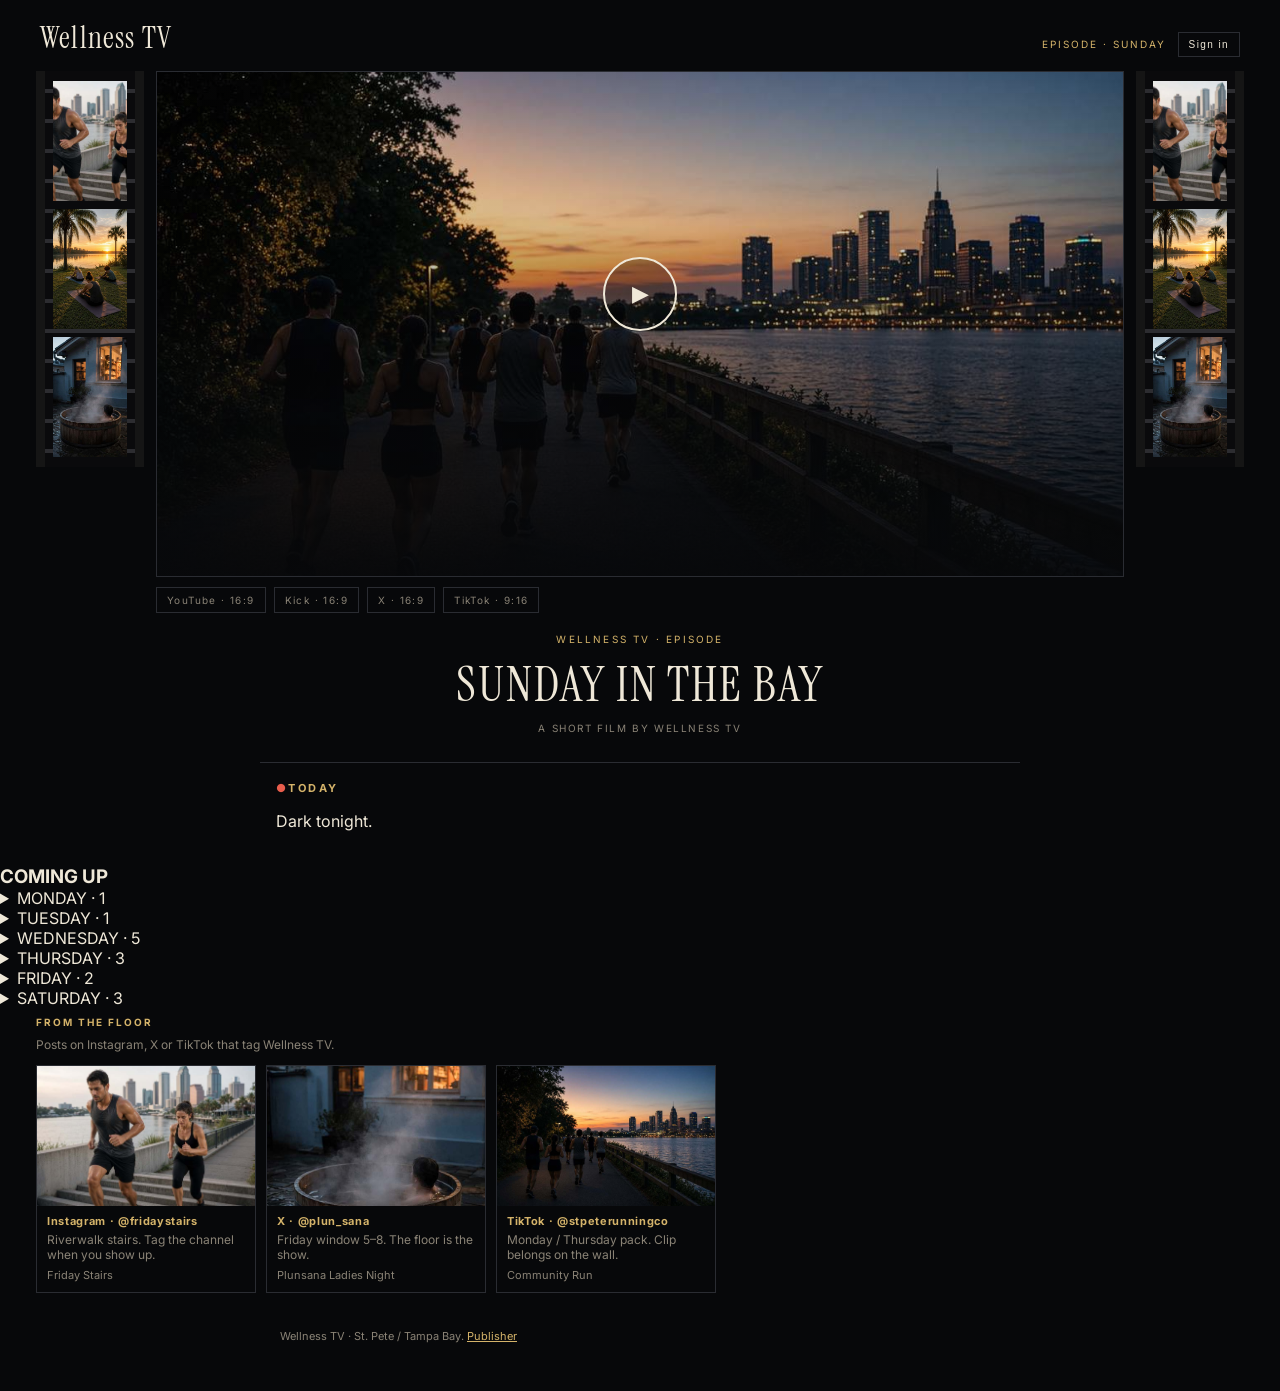
==== index.html @ f1b0a17f "Load upcoming-days script and styles." ====
<!DOCTYPE html>
<html lang="en">
<head>
  <meta charset="utf-8" />
  <meta name="viewport" content="width=device-width, initial-scale=1, viewport-fit=cover" />
  <meta name="theme-color" content="#07080a" />
  <title>Wellness TV — St. Petersburg / Tampa Bay</title>
  <link rel="manifest" href="./manifest.json" />
  <link rel="icon" href="./icon.svg" type="image/svg+xml" />
  <link rel="stylesheet" href="https://unpkg.com/leaflet@1.9.4/dist/leaflet.css" />
  <link rel="stylesheet" href="./styles.css" />
  <link rel="stylesheet" href="./social.css" />
  <link rel="stylesheet" href="./layout.css" />
  <link rel="stylesheet" href="./soon.css" />
</head>
<body>
  <header class="mast">
    <div class="brand">Wellness TV</div>
    <div class="mast-right">
      <div class="ep-tag" id="epTag">LIVE GUIDE</div>
      <button class="id-btn" id="idBtn" type="button">Sign in</button>
    </div>
  </header>

  <section class="theatre">
    <aside class="film" id="strip" aria-label="Film strip"></aside>
    <div class="stage">
      <div class="frame">
        <img id="heroImg" alt="" />
        <div class="shade"></div>
        <button class="play" id="playBtn" type="button" aria-label="Watch">▶</button>
        <div class="lower">
          <span class="badge" id="heroBadge">REPLAY</span>
          <h1 id="heroTitle">In the Bay</h1>
          <p id="heroSub">The first shoot fills this frame.</p>
        </div>
      </div>
      <nav class="watch" id="watch" aria-label="Watch windows"></nav>
      <div class="bill">
        <p class="ep-line" id="epLine">WELLNESS TV · EPISODE</p>
        <h2 id="billTitle">IN THE BAY</h2>
        <p class="byline">A SHORT FILM BY WELLNESS TV</p>
      </div>
    </div>
    <aside class="film film-end" id="stripEnd" aria-label="Film strip"></aside>
    <aside class="log" id="credits"></aside>
  </section>

  <section class="soon" id="soon"></section>

  <section class="wall" id="stillsSection">
    <h3>CHANNEL WALL</h3>
    <div class="wall-row" id="stills"></div>
  </section>

  <nav class="chips" id="chips"></nav>
  <main class="board">
    <section class="guide">
      <h3 id="guideTitle">SESSIONS</h3>
      <div id="feed"></div>
    </section>
  </main>

  <section class="floor" id="floorSection">
    <h3>FROM THE FLOOR</h3>
    <p class="floor-note">Posts on Instagram, X or TikTok that tag Wellness TV.</p>
    <div class="floor-row" id="floor"></div>
  </section>

  <p class="legal">Wellness TV · St. Pete / Tampa Bay. <a href="./admin.html">Publisher</a></p>

  <div class="sheet" id="sheet">
    <div class="sheet-card">
      <button class="close" id="closeSheet" type="button">x</button>
      <h3 id="sName"></h3>
      <p id="sWhen"></p>
      <p id="sWhere"></p>
      <p id="sPrice"></p>
      <a id="sLink" href="#" target="_blank" rel="noopener">Open crew page</a>
    </div>
  </div>

  <div class="sheet" id="idSheet">
    <div class="sheet-card">
      <button class="close" id="closeId" type="button">x</button>
      <h3>Sign in</h3>
      <p>Google or Apple. No public profile. No chat.</p>
      <button class="id-go" id="idGoogle" type="button">Continue with Google</button>
      <button class="id-go" id="idApple" type="button">Continue with Apple</button>
      <button class="id-out hidden" id="idOut" type="button">Sign out</button>
    </div>
  </div>

  <div class="mini-map" hidden><div id="map"></div></div>

  <script src="https://unpkg.com/leaflet@1.9.4/dist/leaflet.js"></script>
  <script src="./data.js"></script>
  <script src="./sim.js"></script>
  <script src="./broadcast.js"></script>
  <script src="./tags.js"></script>
  <script src="./identity.js"></script>
  <script src="./app.js"></script>
  <script src="./social.js"></script>
  <script src="./player.js"></script>
  <script src="./soon.js"></script>
</body>
</html>
---- styles.css ----
@import url("https://fonts.googleapis.com/css2?family=Instrument+Serif:ital@0;1&family=Inter:wght@500;600;700&display=swap");
:root {
  --bg: #07080a;
  --gold: #d4b36a;
  --cream: #efe8d8;
  --muted: #8a8376;
  --line: #2a2c32;
  --teal: #7ec8b3;
}
* { box-sizing: border-box; margin: 0; padding: 0; }
html, body { background: var(--bg); color: var(--cream); font-family: Inter, system-ui, sans-serif; }
img { display: block; width: 100%; object-fit: cover; }
.hidden { display: none !important; }
.mast {
  max-width: 1240px; margin: 0 auto; padding: 18px 20px 6px;
  display: flex; justify-content: space-between; align-items: baseline;
}
.brand { font-family: "Instrument Serif", Georgia, serif; font-size: 30px; letter-spacing: .04em; }
.ep-tag { font-size: 10px; letter-spacing: .22em; color: var(--gold); }
.theatre {
  max-width: 1240px; margin: 0 auto; padding: 6px 16px 10px;
  display: grid; gap: 12px;
}
@media (min-width: 960px) {
  .theatre { grid-template-columns: 110px 1fr 220px; min-height: 520px; }
}
.strip { display: flex; gap: 8px; }
@media (min-width: 960px) {
  .strip { flex-direction: column; }
  .cell { flex: 1; height: auto; min-height: 120px; }
}
.cell {
  flex: 0 0 72px; height: 72px; border: 1px solid var(--line);
  background: #0c0d10; position: relative; overflow: hidden;
}
.cell::before, .cell::after {
  content: ""; position: absolute; left: 0; right: 0; height: 7px;
  background: repeating-linear-gradient(90deg, #1c1d22 0 7px, transparent 7px 13px);
}
.cell::before { top: 0; }
.cell::after { bottom: 0; }
.cell span {
  position: absolute; inset: 12px 6px; display: flex; align-items: center; justify-content: center;
  font-size: 8px; letter-spacing: .14em; color: var(--muted); text-align: center;
}
.stage { display: flex; }
.frame { position: relative; background: #000; width: 100%; }
.frame img { height: min(62vh, 560px); min-height: 280px; }
.shade {
  position: absolute; inset: 0;
  background: linear-gradient(180deg, rgba(7,8,10,.15) 30%, rgba(7,8,10,.94));
}
.play {
  position: absolute; left: 50%; top: 44%; transform: translate(-50%,-50%);
  width: 72px; height: 72px; border-radius: 50%; border: 1px solid var(--cream);
  background: rgba(7,8,10,.28); color: var(--cream); font-size: 22px; cursor: pointer;
}
.lower { position: absolute; left: 22px; right: 22px; bottom: 20px; }
.badge {
  display: inline-block; font-size: 10px; letter-spacing: .2em; color: var(--gold);
  border: 1px solid var(--gold); padding: 4px 9px; margin-bottom: 10px;
}
.badge.live { background: var(--gold); color: #07080a; }
.lower h1 {
  font-family: "Instrument Serif", Georgia, serif;
  font-size: clamp(34px, 6vw, 64px); font-weight: 400; line-height: .9;
}
.lower p { color: var(--muted); margin-top: 8px; font-size: 13px; max-width: 36ch; }
.credits { padding: 4px 0 4px 8px; }
@media (min-width: 960px) {
  .credits { border-left: 1px solid var(--line); padding-left: 16px; }
}
.credits h4 { font-size: 10px; letter-spacing: .2em; color: var(--gold); margin-bottom: 16px; }
.cr { display: grid; grid-template-columns: 62px 1fr; gap: 8px; margin-bottom: 16px; cursor: pointer; }
.cr:hover span { color: var(--cream); }
.cr b { font-size: 13px; letter-spacing: .08em; font-weight: 600; }
.cr span { font-size: 12px; color: var(--muted); line-height: 1.3; }
.watch {
  max-width: 1240px; margin: 0 auto; padding: 4px 16px 8px;
  display: flex; gap: 8px; flex-wrap: wrap;
}
.win {
  font-size: 10px; letter-spacing: .14em; color: var(--muted);
  border: 1px solid var(--line); padding: 6px 10px;
}
.win.go { color: var(--gold); border-color: var(--gold); text-decoration: none; }
.stills { max-width: 1240px; margin: 0 auto; padding: 8px 16px 4px; }
.stills h3 { font-size: 10px; letter-spacing: .2em; color: var(--gold); margin-bottom: 10px; }
.stills-row { display: flex; gap: 8px; overflow-x: auto; scrollbar-width: none; }
.stills-row img { width: 160px; height: 200px; flex: 0 0 auto; object-fit: cover; }
.chips {
  max-width: 1240px; margin: 0 auto; padding: 6px 16px 8px;
  display: flex; gap: 8px; overflow-x: auto; scrollbar-width: none;
}
.chip {
  border: 0; border-bottom: 1px solid transparent; background: transparent;
  color: var(--muted); padding: 6px 2px; font-size: 11px; letter-spacing: .16em; cursor: pointer;
}
.chip.on { color: var(--gold); border-bottom-color: var(--gold); }
.board { max-width: 760px; margin: 0 auto; padding: 18px 16px 16px; }
.guide h3, .side h3 { font-size: 10px; letter-spacing: .2em; color: var(--gold); margin-bottom: 14px; }
.card {
  display: grid; grid-template-columns: 1fr auto; gap: 10px;
  padding: 12px 0; border-bottom: 1px solid var(--line); cursor: pointer; align-items: center;
}
.card img { display: none; }
.card h4 { font-size: 16px; font-weight: 500; font-family: "Instrument Serif", Georgia, serif; }
.meta { color: var(--muted); font-size: 12px; margin-top: 3px; letter-spacing: .04em; }
.price { color: var(--muted); font-size: 11px; margin-top: 3px; }
.like {
  width: 34px; height: 34px; border: 1px solid var(--line);
  background: transparent; color: var(--gold); border-radius: 50%; cursor: pointer;
}
.side { max-width: 1240px; margin: 0 auto; padding: 8px 16px 24px; }
#map { height: 200px; border: 1px solid var(--line); filter: grayscale(.35) contrast(1.05); }
.legal { max-width: 760px; margin: 0 auto; padding: 8px 20px 48px; color: var(--muted); font-size: 11px; }
.legal a { color: var(--gold); }
.sheet {
  position: fixed; inset: 0; background: rgba(0,0,0,.72);
  display: none; align-items: flex-end; justify-content: center; z-index: 20;
}
.sheet.open { display: flex; }
@media (min-width: 900px) { .sheet { align-items: center; } }
.sheet-card { background: #111318; width: min(460px, 100%); padding: 22px 22px 30px; }
.sheet-card h3 { font-family: "Instrument Serif", Georgia, serif; font-size: 30px; margin-bottom: 10px; }
.sheet-card p { color: var(--muted); margin-bottom: 8px; }
.sheet-card a {
  display: inline-block; margin-top: 10px; color: #07080a; background: var(--gold);
  text-decoration: none; font-weight: 700; font-size: 13px; padding: 10px 14px;
}
.close { float: right; background: none; border: 0; color: var(--cream); font-size: 20px; cursor: pointer; }
---- social.css ----
.mast-right { display: flex; align-items: center; gap: 12px; }
.id-btn {
  background: transparent; color: var(--cream); border: 1px solid var(--line);
  font-size: 10px; letter-spacing: .14em; padding: 6px 10px; cursor: pointer;
}
.id-btn.on { border-color: var(--gold); color: var(--gold); }
.ep-tag {
  font-size: 10px;
  letter-spacing: .2em;
  color: var(--gold);
}
.scene { display: none !important; }
.card.now h4 { color: var(--gold); }
.card.now { box-shadow: inset 3px 0 0 var(--gold); }
.card.past { opacity: .55; }
.floor { max-width: 1240px; margin: 0 auto; padding: 8px 16px 28px; }
.floor h3, .clips h3 {
  font-size: 10px; letter-spacing: .2em; color: var(--gold); margin-bottom: 8px;
}
.floor-note { color: var(--muted); font-size: 12px; max-width: 52ch; margin-bottom: 12px; line-height: 1.45; }
.floor-row { display: flex; gap: 10px; overflow-x: auto; scrollbar-width: none; }
.tag-card {
  flex: 0 0 220px; text-decoration: none; color: var(--cream);
  border: 1px solid var(--line); padding-bottom: 10px;
}
.tag-card img { height: 140px; object-fit: cover; }
.tag-card b, .tag-card span, .tag-card em { display: block; padding: 0 10px; }
.tag-card b { font-size: 11px; letter-spacing: .06em; margin-top: 8px; color: var(--gold); }
.tag-card span { font-size: 12px; color: var(--muted); margin-top: 4px; }
.tag-card em { font-size: 11px; color: var(--muted); margin-top: 6px; font-style: normal; }
.id-go {
  display: block; width: 100%; margin-top: 10px; padding: 12px;
  background: var(--gold); color: #07080a; border: 0; font-weight: 700; cursor: pointer;
}
.theatre { grid-template-columns: 1fr; }
@media (min-width: 960px) {
  .theatre { grid-template-columns: 1fr 280px; align-items: stretch; }
}
.credits {
  background: transparent;
  border: 0;
  padding: 0;
}
.credits h4 {
  font-family: "Instrument Serif", Georgia, serif;
  font-size: 22px;
  font-weight: 400;
  letter-spacing: 0;
  color: var(--cream);
  margin-bottom: 12px;
}
.cr {
  display: block;
  margin-bottom: 10px;
  padding: 12px 12px 11px;
  border: 1px solid var(--line);
  background: #0c0d10;
  cursor: pointer;
}
.cr b {
  display: block;
  font-size: 11px;
  letter-spacing: .12em;
  color: var(--gold);
  font-weight: 600;
  margin-bottom: 4px;
}
.cr span {
  display: block;
  font-size: 15px;
  line-height: 1.25;
  color: var(--cream);
  font-family: "Instrument Serif", Georgia, serif;
}
.cr.done { opacity: .55; }
.cr.live {
  border-color: var(--gold);
}
.cr.live b { color: #07080a; background: var(--gold); display: inline-block; padding: 2px 6px; margin-bottom: 8px; }
.frame { position: relative; overflow: hidden; background: #000; }
.frame img { animation: ken 22s ease-in-out infinite alternate; }
#heroPlayer {
  position: absolute; inset: 0; width: 100%; height: 100%; border: 0; z-index: 5; background: #000;
}
.frame.on-air {
  width: 100%; height: min(62vh, 560px); min-height: 320px; background: #000;
}
.frame.on-air #heroImg,
.frame.on-air .shade,
.frame.on-air .play { visibility: hidden; pointer-events: none; }
.frame.on-air .lower { display: none; }
.orbit { display: none !important; }
.clips { max-width: 1240px; margin: 0 auto; padding: 4px 16px 12px; }
.clips .strip { display: flex; flex-direction: row; gap: 10px; }
.clips .cell {
  flex: 0 0 168px; height: 96px; border-radius: 4px; border: 1px solid var(--line);
}
.clips .cell::before, .clips .cell::after { display: none; }
.clips .cell img { height: 100%; width: 100%; object-fit: cover; animation: none; }
.stills-row { display: flex; gap: 8px; overflow-x: auto; scrollbar-width: none; }
.stills-row img {
  width: 120px; height: 120px; border-radius: 50%;
  flex: 0 0 auto; object-fit: cover;
  border: 2px solid rgba(212,179,106,.4);
}
@keyframes ken {
  from { transform: scale(1); }
  to { transform: scale(1.08) translate3d(-2%, 1%, 0); }
}
@media (prefers-reduced-motion: reduce) { * { animation: none !important; } }
---- layout.css ----
.scene { display: none !important; }
.clips { display: none !important; }
.orbit { display: none !important; }
.side { display: none !important; }
.mini-map, #map { display: none !important; }
.board, .chips { display: none !important; }

.theatre {
  max-width: 1240px;
  margin: 0 auto;
  padding: 8px 16px 6px;
  display: grid;
  gap: 12px;
}
@media (min-width: 960px) {
  .theatre {
    grid-template-columns: 108px minmax(0, 1fr) 108px;
    grid-template-areas:
      "film stage film2"
      "today today today";
    align-items: start;
  }
  .film { grid-area: film; }
  .film-end { grid-area: film2; }
  .stage { grid-area: stage; }
  .log { grid-area: today; }
}

.stage { display: flex; flex-direction: column; }

.film { display: none; }
@media (min-width: 960px) {
  .film {
    display: flex;
    flex-direction: column;
    gap: 8px;
    padding: 10px 0;
    background: #0a0a0c;
    border-left: 9px solid #151515;
    border-right: 9px solid #151515;
    background-image:
      repeating-linear-gradient(
        180deg,
        #0a0a0c 0 10px,
        #0a0a0c 10px 18px,
        #2c2c30 18px 22px,
        #0a0a0c 22px 30px
      );
  }
  .film .cell {
    flex: 0 0 auto; height: 112px; margin: 0 8px;
    border-radius: 0; border: 0; background: #000;
  }
  .film .cell::before, .film .cell::after { display: none; }
  .film .cell img { height: 100%; width: 100%; object-fit: cover; animation: none; }
}

.frame {
  position: relative; overflow: hidden; background: #000; border: 1px solid #2a2c32;
}
.frame img { height: min(56vh, 520px); min-height: 240px; animation: none; }
.play {
  width: 74px; height: 74px; border: 2px solid #efe8d8;
  background: rgba(7,8,10,.25); font-size: 22px;
}
.lower { display: none; }
@media (max-width: 959px) {
  .lower { display: block; left: 16px; right: 16px; bottom: 16px; }
  .lower h1 { font-size: 22px; }
  .lower p { display: none; }
}

.stage .watch {
  display: flex;
  flex-wrap: wrap;
  gap: 8px;
  padding: 10px 0 0;
  margin: 0;
  max-width: none;
}

.bill { display: block; text-align: center; padding: 20px 8px 8px; }
.ep-line { font-size: 10px; letter-spacing: .22em; color: #d4b36a; }
.bill h2 {
  font-family: "Instrument Serif", Georgia, serif;
  font-size: clamp(28px, 4vw, 48px);
  font-weight: 400; letter-spacing: .04em; margin: 8px 0 6px;
}
.byline { font-size: 10px; letter-spacing: .16em; color: #8a8376; }

.log {
  display: block;
  width: 100%;
  max-width: 760px;
  margin: 8px auto 20px;
  padding: 18px 16px 8px;
  border-top: 1px solid #2a2c32;
}
.log h4 {
  font-size: 11px;
  letter-spacing: .22em;
  color: #d4b36a;
  margin-bottom: 16px;
}
.log h4::before { content: "\25cf "; color: #e85d4c; }
.log .cr {
  display: grid;
  grid-template-columns: 88px 1fr 40px;
  gap: 12px;
  align-items: center;
  background: transparent;
  border: 0;
  border-bottom: 1px solid #2a2c32;
  padding: 14px 0;
  margin: 0;
  text-align: left;
}
.log .cr b { font-size: 18px; color: #d4b36a; font-weight: 600; }
.log .cr-body strong {
  display: block;
  font-family: "Instrument Serif", Georgia, serif;
  font-size: 20px;
  font-weight: 400;
  color: #efe8d8;
}
.log .cr-body em,
.log .cr-body i {
  display: block;
  font-style: normal;
  font-size: 12px;
  color: #8a8376;
  margin-top: 3px;
}
.log .cr .like {
  width: 34px; height: 34px; border: 1px solid #2a2c32;
  background: transparent; color: #d4b36a; border-radius: 50%; cursor: pointer;
}
.log .cr .like.on { border-color: #d4b36a; }

.wall { max-width: 1240px; margin: 0 auto; padding: 8px 16px 4px; }
.wall h3 { font-size: 10px; letter-spacing: .2em; color: #8a8376; margin-bottom: 10px; }
.wall-row, .stills-row { display: flex; gap: 8px; overflow-x: auto; scrollbar-width: none; }
.wall-row img, .stills-row img {
  width: 148px; height: 96px; border-radius: 6px; flex: 0 0 auto; object-fit: cover; border: 0;
}
@media (min-width: 960px) { .wall { display: none; } }

.frame.on-air { height: min(56vh, 520px); min-height: 240px; }
.frame.on-air #heroImg,
.frame.on-air .shade,
.frame.on-air .play { visibility: hidden; pointer-events: none; }
.frame.on-air .lower { display: none !important; }
#heroPlayer {
  position: absolute; inset: 0; width: 100%; height: 100%; border: 0; z-index: 5; background: #000;
}
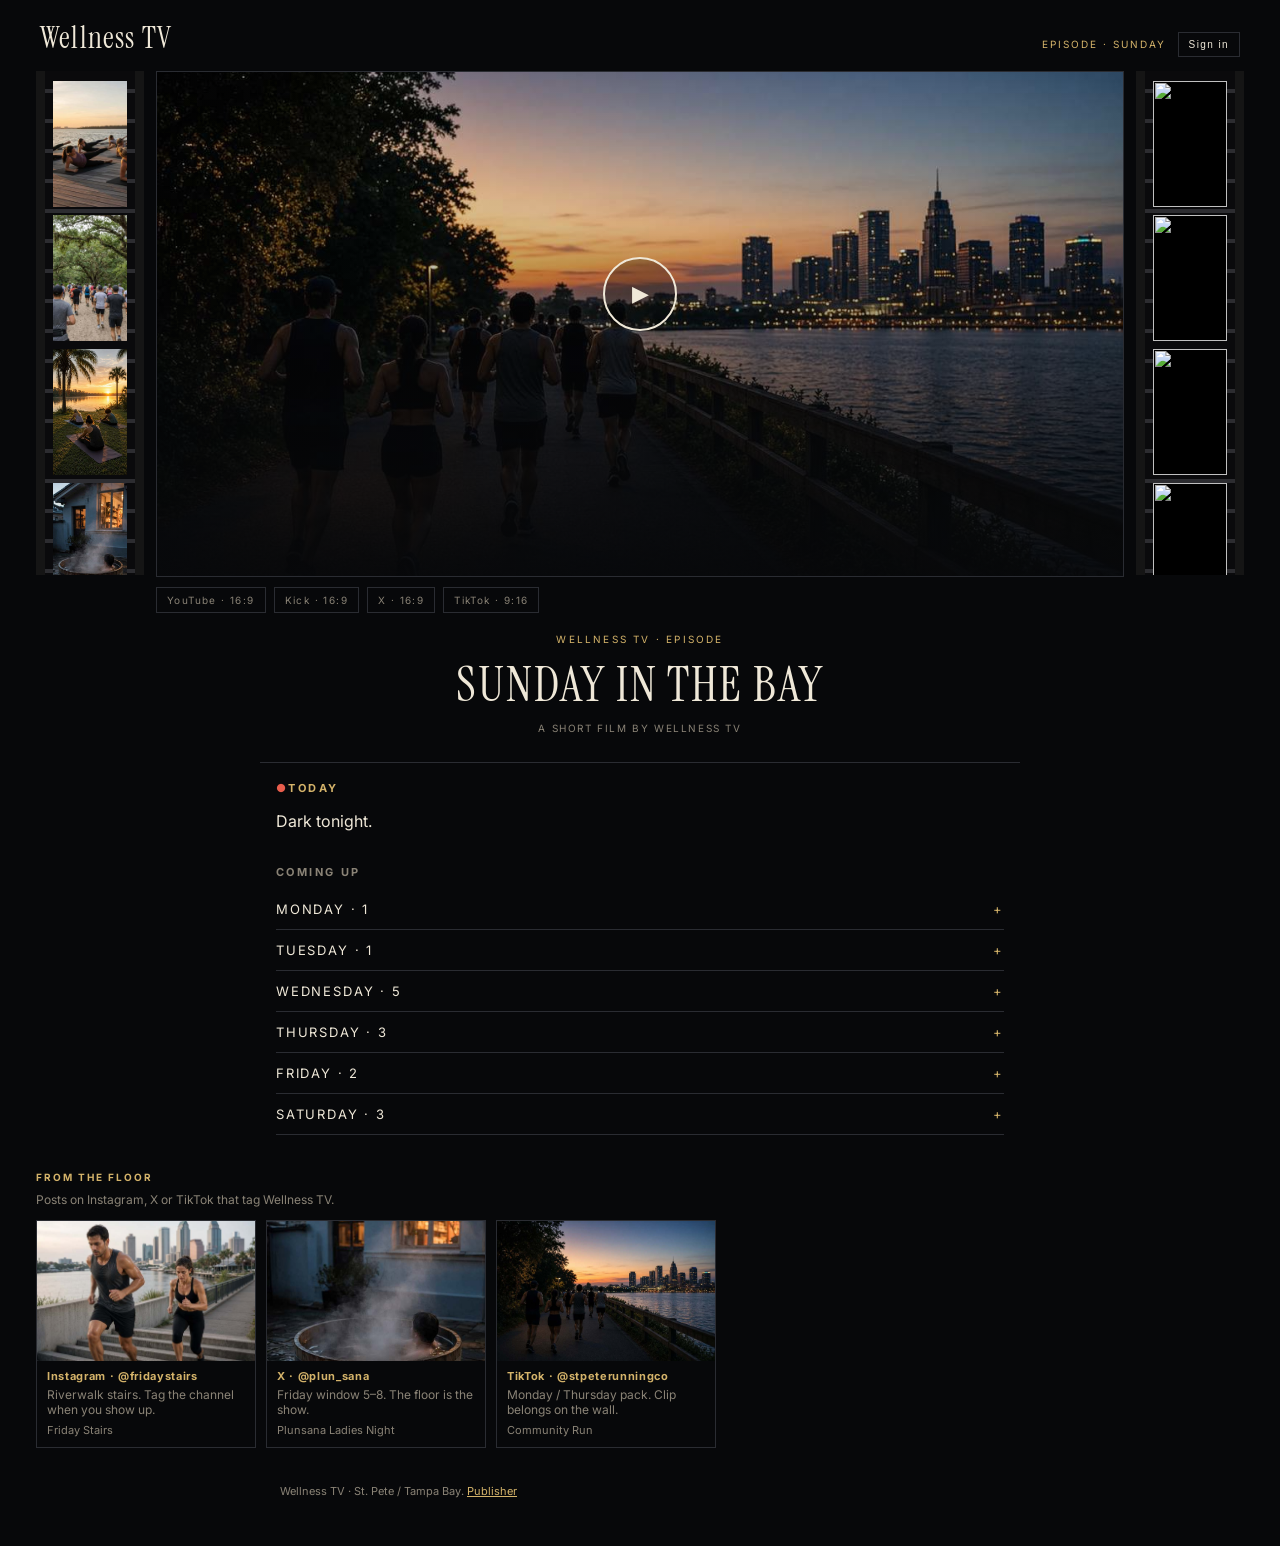
==== commit 3b39326e: "Load rolling film strip." ====
--- a/index.html
+++ b/index.html
@@ -12,6 +12,7 @@
   <link rel="stylesheet" href="./social.css" />
   <link rel="stylesheet" href="./layout.css" />
   <link rel="stylesheet" href="./soon.css" />
+  <link rel="stylesheet" href="./film.css" />
 </head>
 <body>
   <header class="mast">
@@ -103,5 +104,6 @@
   <script src="./social.js"></script>
   <script src="./player.js"></script>
   <script src="./soon.js"></script>
+  <script src="./filmroll.js"></script>
 </body>
 </html>
--- a/soon.css
+++ b/soon.css
@@ -0,0 +1,35 @@
+.soon {
+  max-width: 760px;
+  margin: 0 auto 28px;
+  padding: 0 16px;
+}
+.soon h3 {
+  font-size: 11px;
+  letter-spacing: .22em;
+  color: #8a8376;
+  margin-bottom: 10px;
+}
+.soon-day {
+  border-bottom: 1px solid #2a2c32;
+}
+.soon-day summary {
+  list-style: none;
+  cursor: pointer;
+  padding: 12px 0;
+  font-size: 13px;
+  letter-spacing: .14em;
+  color: #efe8d8;
+}
+.soon-day summary::-webkit-details-marker { display: none; }
+.soon-day summary::after {
+  content: "+";
+  float: right;
+  color: #d4b36a;
+}
+.soon-day[open] summary::after { content: "–"; }
+.soon-row {
+  margin: 0;
+  padding: 0 0 10px;
+  font-size: 14px;
+  color: #8a8376;
+}
--- a/film.css
+++ b/film.css
@@ -0,0 +1,27 @@
+@media (min-width: 960px) {
+  .film {
+    height: min(56vh, 520px);
+    overflow: hidden;
+    align-self: start;
+  }
+  .film-track {
+    display: flex;
+    flex-direction: column;
+    gap: 8px;
+    animation: filmroll 32s linear infinite;
+  }
+  .film-end .film-track {
+    animation-duration: 38s;
+    animation-direction: reverse;
+  }
+  .film .cell {
+    height: 126px;
+  }
+}
+@keyframes filmroll {
+  from { transform: translateY(0); }
+  to { transform: translateY(-50%); }
+}
+@media (prefers-reduced-motion: reduce) {
+  .film-track { animation: none !important; }
+}
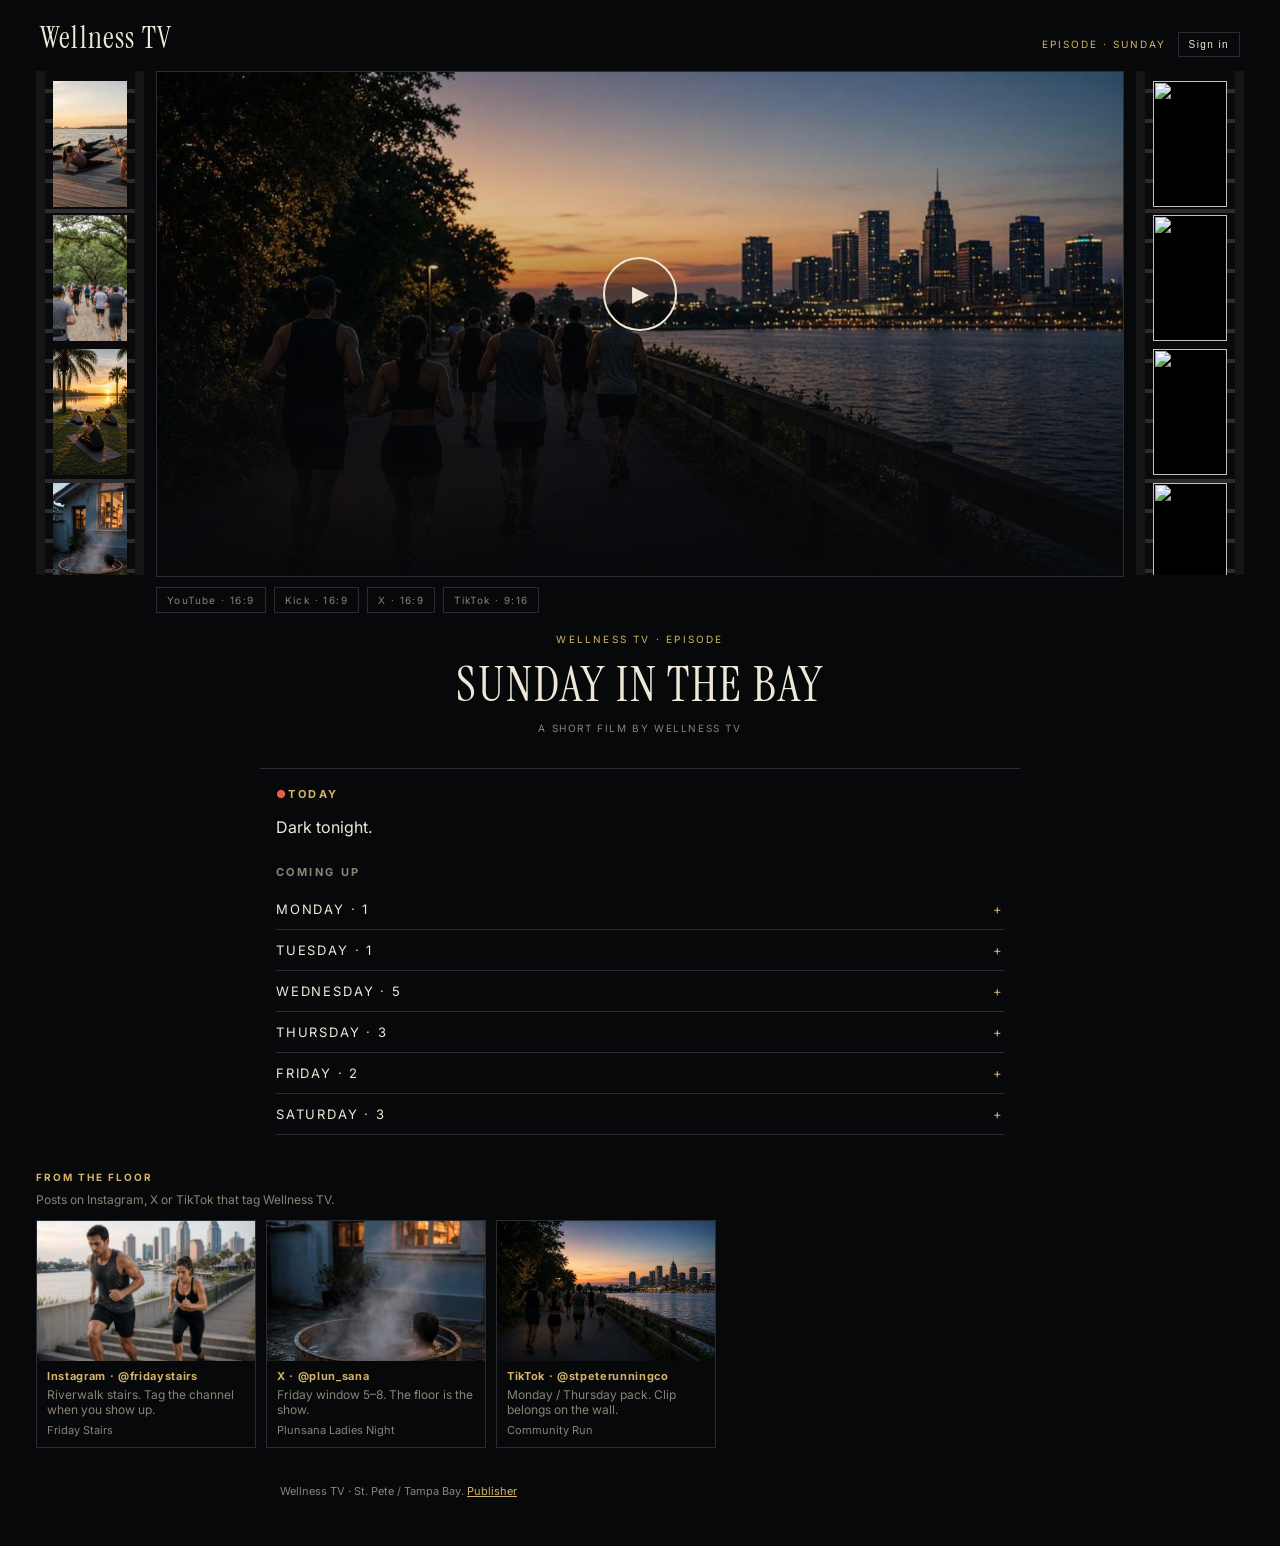
==== commit 1b551068: "Map left of TODAY. Coming up under TODAY on the right." ====
--- a/index.html
+++ b/index.html
@@ -44,10 +44,17 @@
       </div>
     </div>
     <aside class="film film-end" id="stripEnd" aria-label="Film strip"></aside>
-    <aside class="log" id="credits"></aside>
   </section>
 
-  <section class="soon" id="soon"></section>
+  <section class="day-row">
+    <div class="mini-map">
+      <div id="map"></div>
+    </div>
+    <div class="day-col">
+      <aside class="log" id="credits"></aside>
+      <section class="soon" id="soon"></section>
+    </div>
+  </section>
 
   <section class="wall" id="stillsSection">
     <h3>CHANNEL WALL</h3>
@@ -92,8 +99,6 @@
     </div>
   </div>
 
-  <div class="mini-map" hidden><div id="map"></div></div>
-
   <script src="https://unpkg.com/leaflet@1.9.4/dist/leaflet.js"></script>
   <script src="./data.js"></script>
   <script src="./sim.js"></script>
@@ -105,5 +110,6 @@
   <script src="./player.js"></script>
   <script src="./soon.js"></script>
   <script src="./filmroll.js"></script>
+  <script src="./mapfix.js"></script>
 </body>
 </html>
--- a/soon.css
+++ b/soon.css
@@ -26,7 +26,13 @@
   float: right;
   color: #d4b36a;
 }
-.soon-day[open] summary::after { content: "–"; }
+.soon-day[open] summary::after { content: "\2013"; }
+.soon .log {
+  border: 0;
+  margin: 0;
+  padding: 0 0 8px;
+  max-width: none;
+}
 .soon-row {
   margin: 0;
   padding: 0 0 10px;
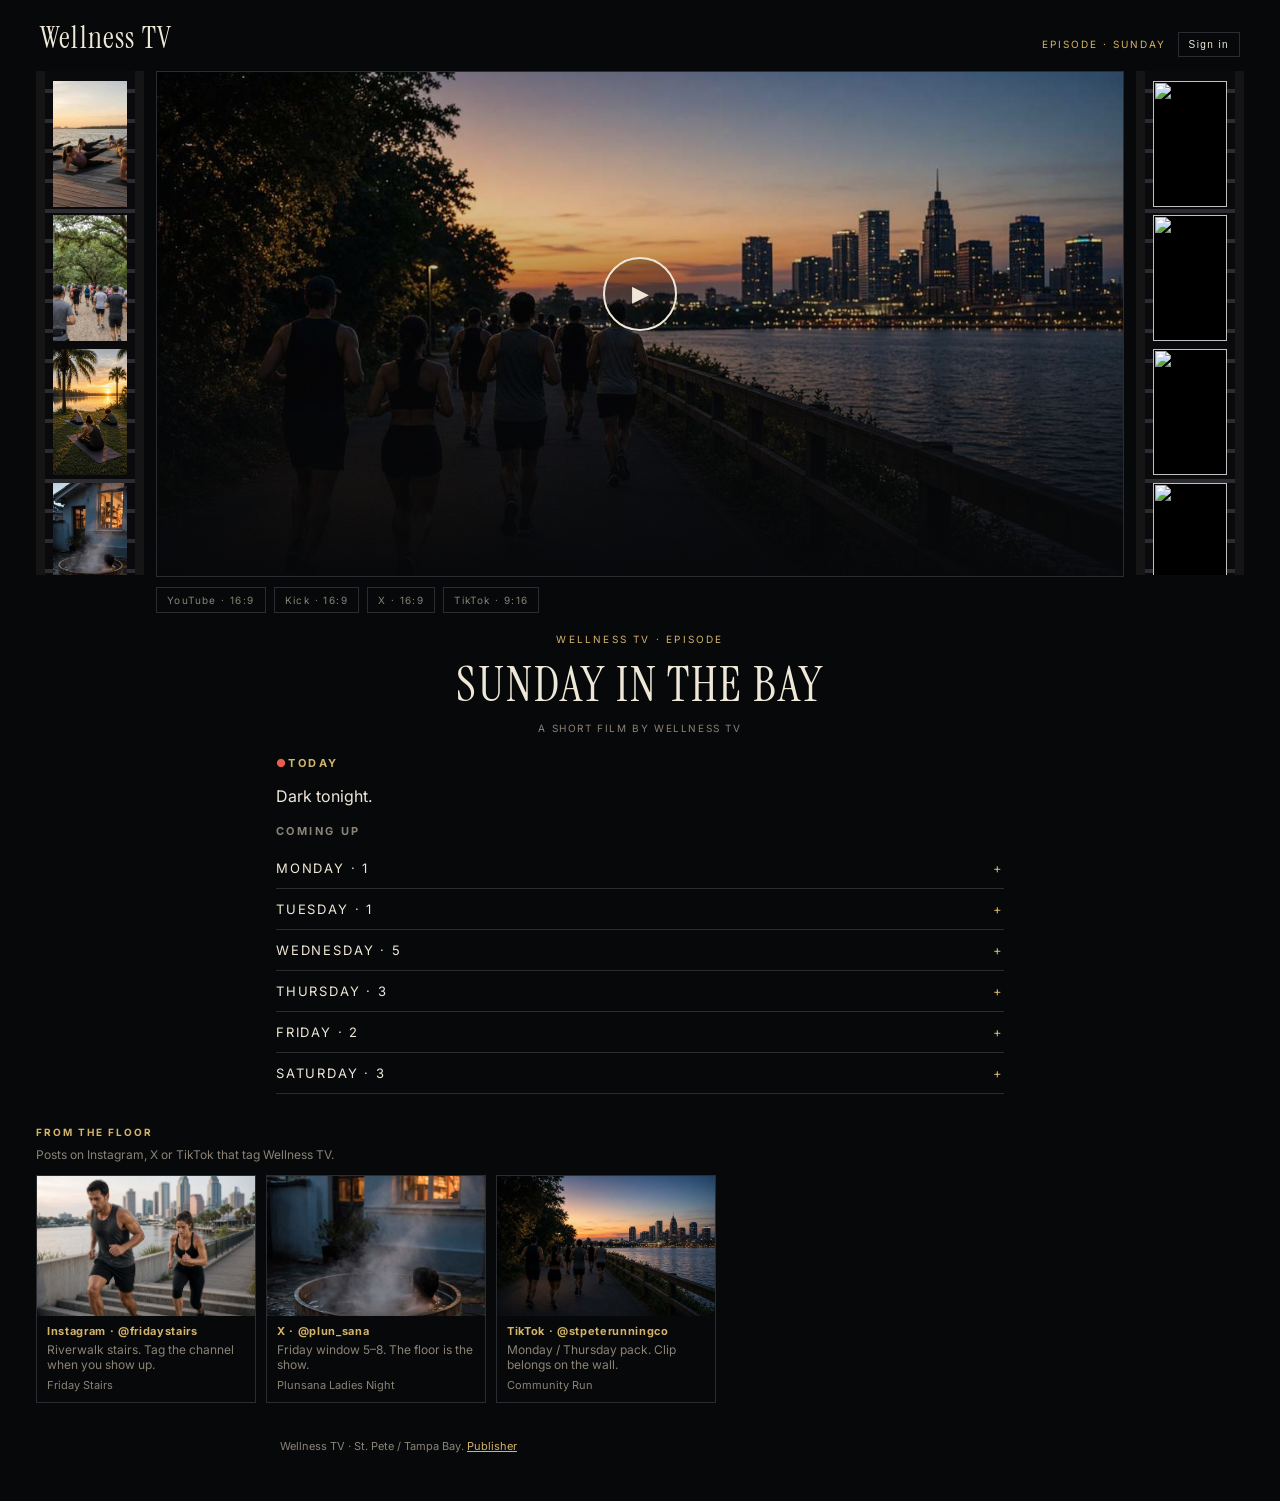
==== commit 2013efe0: "Load DARK state last." ====
--- a/index.html
+++ b/index.html
@@ -110,6 +110,6 @@
   <script src="./player.js"></script>
   <script src="./soon.js"></script>
   <script src="./filmroll.js"></script>
-  <script src="./mapfix.js"></script>
+  <script src="./dark.js"></script>
 </body>
 </html>
--- a/layout.css
+++ b/layout.css
@@ -2,8 +2,8 @@
 .clips { display: none !important; }
 .orbit { display: none !important; }
 .side { display: none !important; }
+.board, .chips { display: none !important; }
 .mini-map, #map { display: none !important; }
-.board, .chips { display: none !important; }
 
 .theatre {
   max-width: 1240px;
@@ -15,15 +15,8 @@
 @media (min-width: 960px) {
   .theatre {
     grid-template-columns: 108px minmax(0, 1fr) 108px;
-    grid-template-areas:
-      "film stage film2"
-      "today today today";
     align-items: start;
   }
-  .film { grid-area: film; }
-  .film-end { grid-area: film2; }
-  .stage { grid-area: stage; }
-  .log { grid-area: today; }
 }
 
 .stage { display: flex; flex-direction: column; }
@@ -71,12 +64,7 @@
 }
 
 .stage .watch {
-  display: flex;
-  flex-wrap: wrap;
-  gap: 8px;
-  padding: 10px 0 0;
-  margin: 0;
-  max-width: none;
+  display: flex; flex-wrap: wrap; gap: 8px; padding: 10px 0 0; margin: 0; max-width: none;
 }
 
 .bill { display: block; text-align: center; padding: 20px 8px 8px; }
@@ -88,13 +76,17 @@
 }
 .byline { font-size: 10px; letter-spacing: .16em; color: #8a8376; }
 
-.log {
+.day-row {
+  max-width: 760px;
+  margin: 8px auto 24px;
+  padding: 0 16px;
   display: block;
-  width: 100%;
-  max-width: 760px;
-  margin: 8px auto 20px;
-  padding: 18px 16px 8px;
-  border-top: 1px solid #2a2c32;
+}
+.day-col .log {
+  margin: 0;
+  padding: 0;
+  border: 0;
+  max-width: none;
 }
 .log h4 {
   font-size: 11px;
--- a/soon.css
+++ b/soon.css
@@ -1,7 +1,7 @@
 .soon {
-  max-width: 760px;
-  margin: 0 auto 28px;
-  padding: 0 16px;
+  max-width: none;
+  margin: 18px 0 0;
+  padding: 0;
 }
 .soon h3 {
   font-size: 11px;
@@ -9,9 +9,7 @@
   color: #8a8376;
   margin-bottom: 10px;
 }
-.soon-day {
-  border-bottom: 1px solid #2a2c32;
-}
+.soon-day { border-bottom: 1px solid #2a2c32; }
 .soon-day summary {
   list-style: none;
   cursor: pointer;
@@ -27,15 +25,4 @@
   color: #d4b36a;
 }
 .soon-day[open] summary::after { content: "\2013"; }
-.soon .log {
-  border: 0;
-  margin: 0;
-  padding: 0 0 8px;
-  max-width: none;
-}
-.soon-row {
-  margin: 0;
-  padding: 0 0 10px;
-  font-size: 14px;
-  color: #8a8376;
-}
+.soon .log { border: 0; margin: 0; padding: 0 0 8px; max-width: none; }
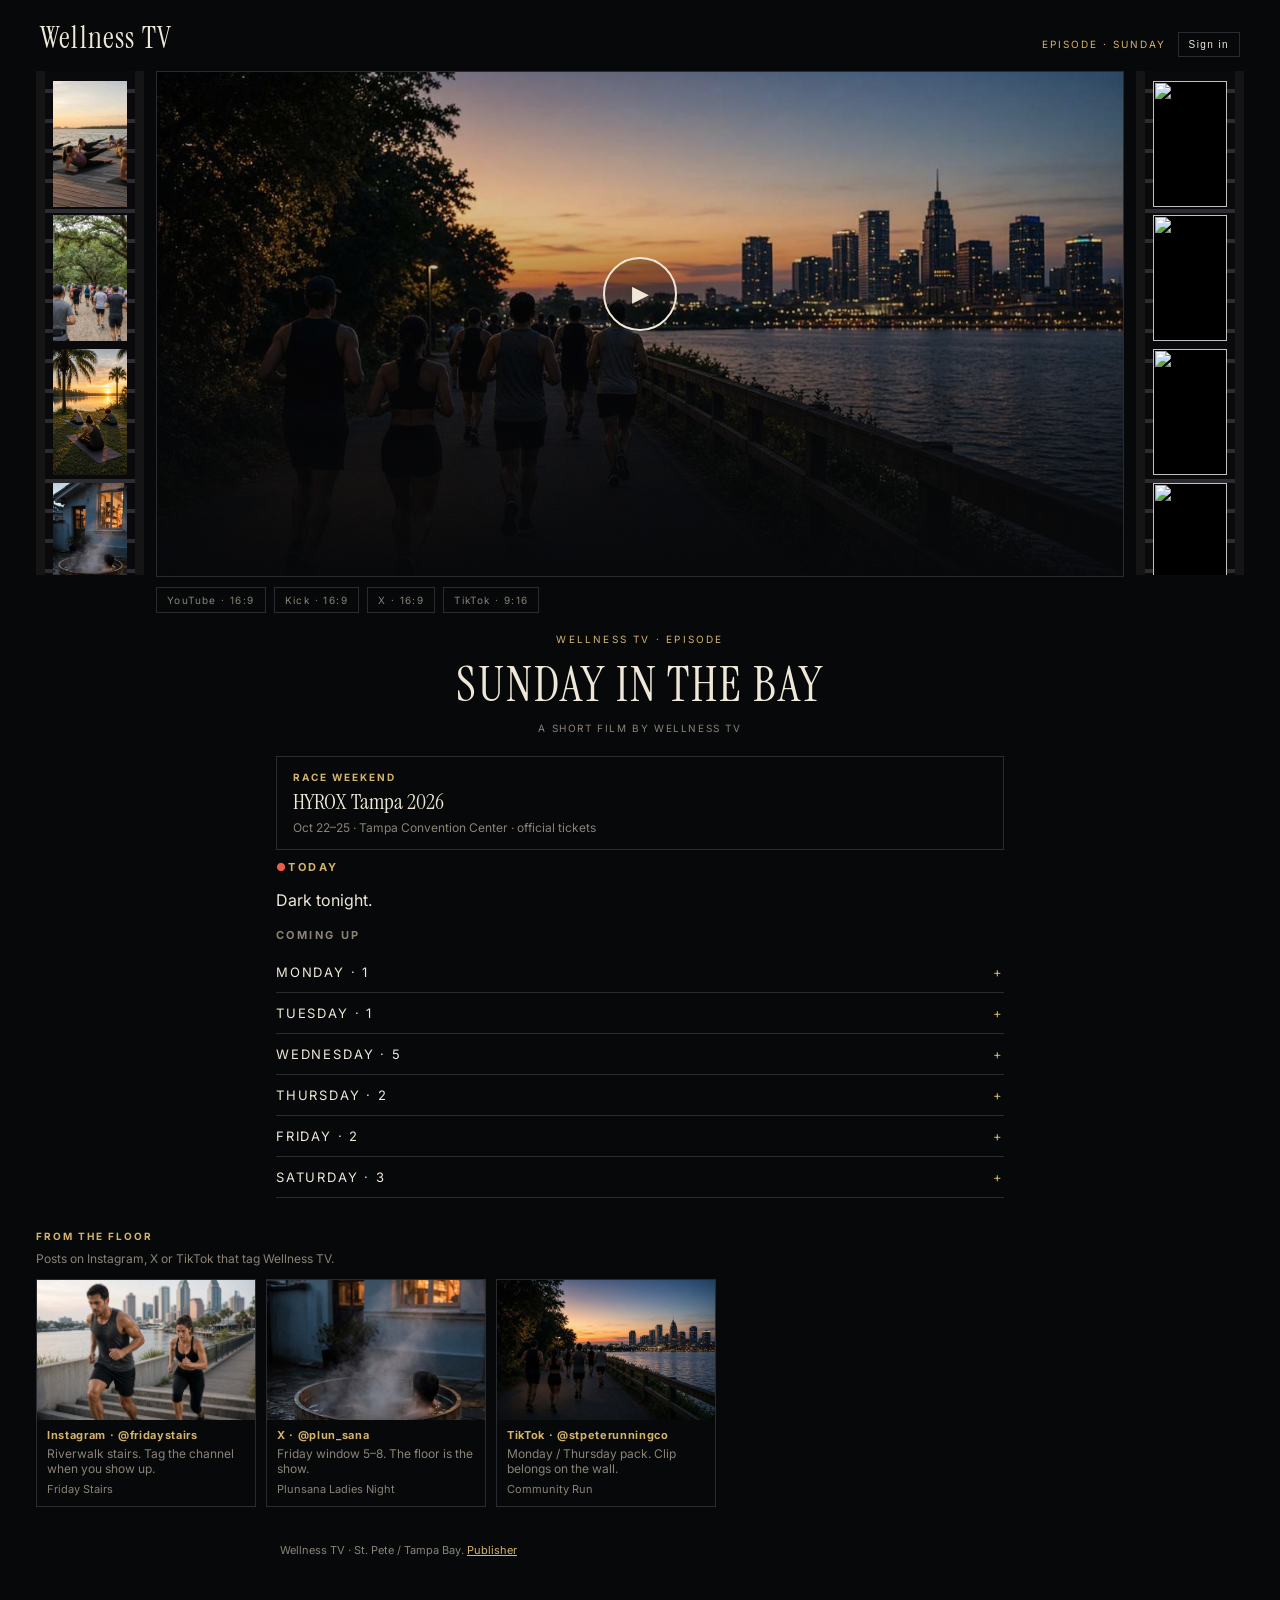
==== commit d9f27060: "Render week announcement above TODAY." ====
--- a/index.html
+++ b/index.html
@@ -13,6 +13,7 @@
   <link rel="stylesheet" href="./layout.css" />
   <link rel="stylesheet" href="./soon.css" />
   <link rel="stylesheet" href="./film.css" />
+  <link rel="stylesheet" href="./announce.css" />
 </head>
 <body>
   <header class="mast">
@@ -45,6 +46,8 @@
     </div>
     <aside class="film film-end" id="stripEnd" aria-label="Film strip"></aside>
   </section>
+
+  <section class="announce" id="announce"></section>
 
   <section class="day-row">
     <div class="mini-map">
@@ -110,6 +113,8 @@
   <script src="./player.js"></script>
   <script src="./soon.js"></script>
   <script src="./filmroll.js"></script>
+  <script src="./announce.js"></script>
   <script src="./dark.js"></script>
+  <script src="./pwa.js"></script>
 </body>
 </html>
--- a/announce.css
+++ b/announce.css
@@ -0,0 +1,32 @@
+.announce {
+  max-width: 760px;
+  margin: 8px auto 0;
+  padding: 0 16px;
+}
+.announce-card {
+  display: block;
+  text-decoration: none;
+  border: 1px solid #2a2c32;
+  padding: 14px 16px;
+  margin-bottom: 10px;
+  color: #efe8d8;
+}
+.announce-card b {
+  display: block;
+  font-size: 10px;
+  letter-spacing: .2em;
+  color: #d4b36a;
+}
+.announce-card span {
+  display: block;
+  font-family: "Instrument Serif", Georgia, serif;
+  font-size: 22px;
+  margin-top: 4px;
+}
+.announce-card em {
+  display: block;
+  font-style: normal;
+  font-size: 12px;
+  color: #8a8376;
+  margin-top: 4px;
+}
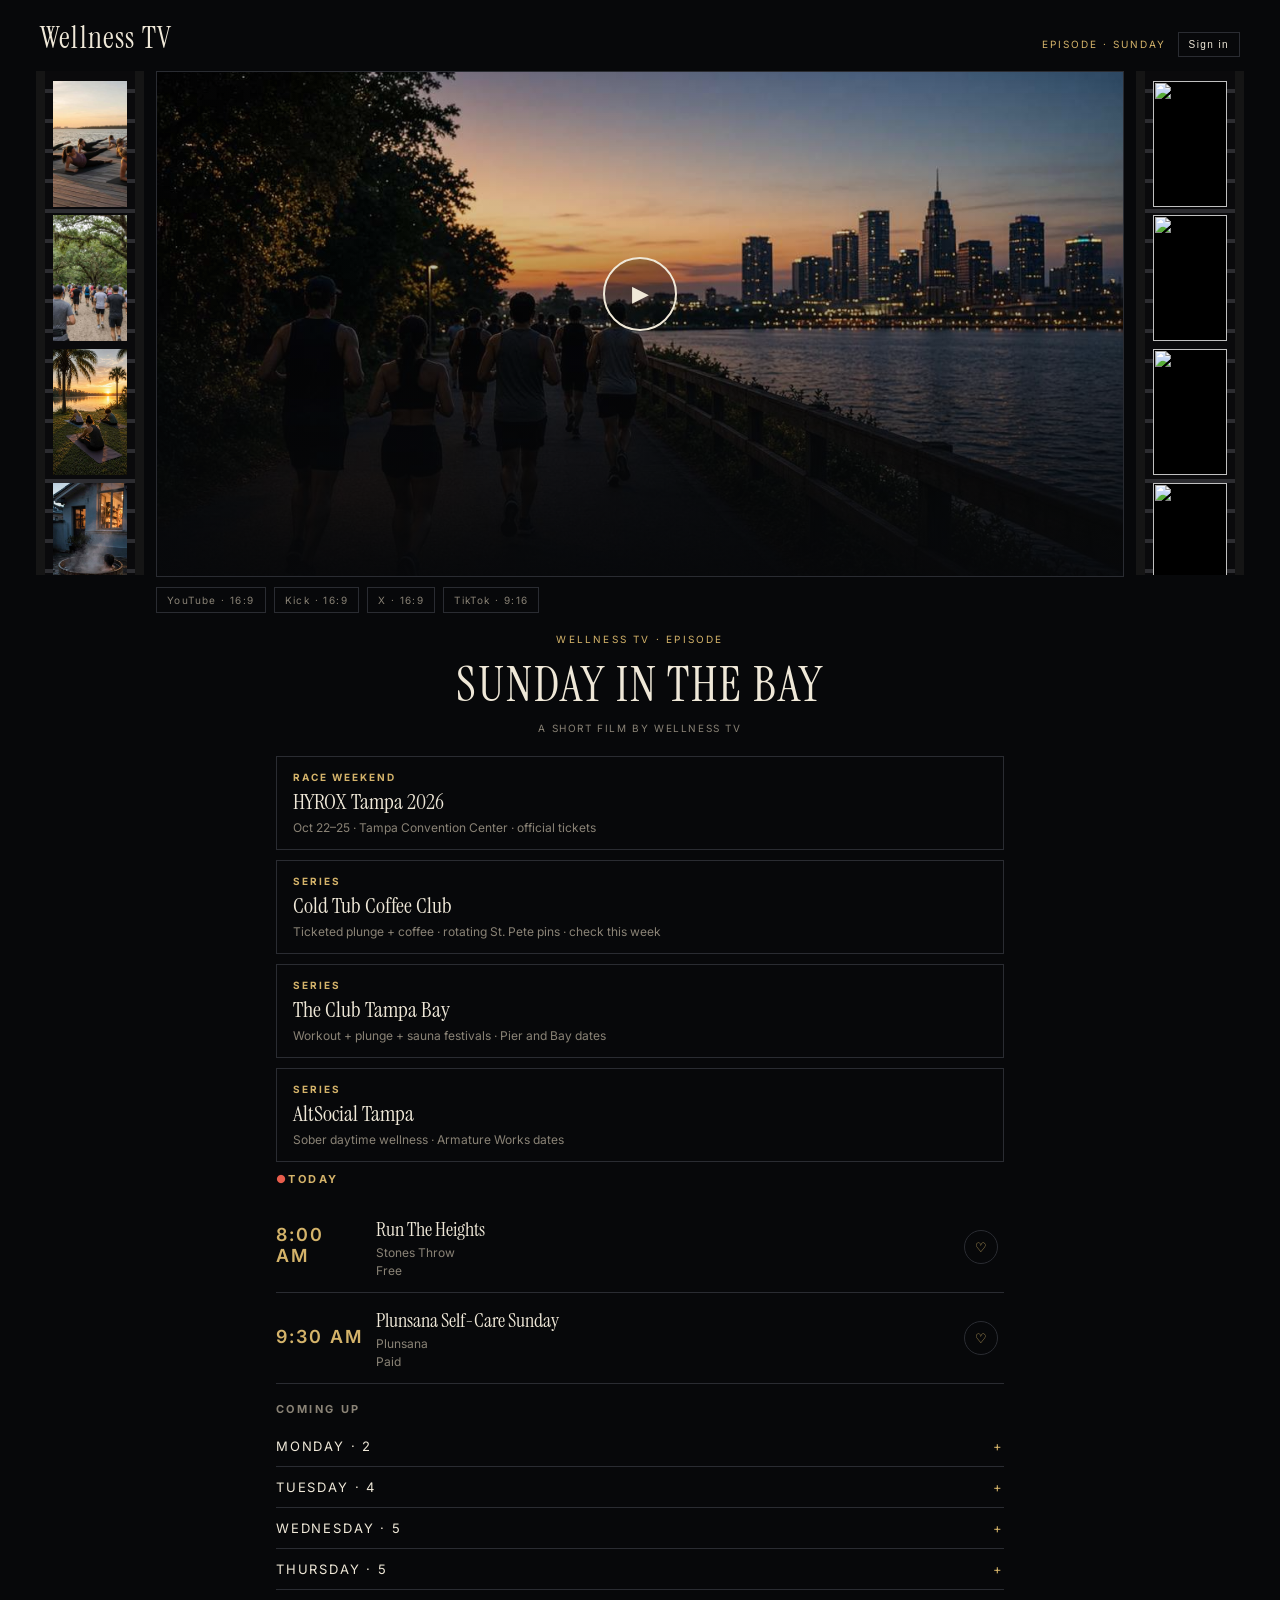
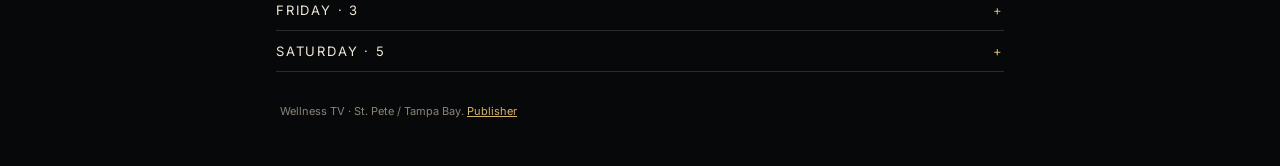
==== commit ddef741c: "Load week filter before TODAY / COMING UP." ====
--- a/index.html
+++ b/index.html
@@ -104,6 +104,7 @@
 
   <script src="https://unpkg.com/leaflet@1.9.4/dist/leaflet.js"></script>
   <script src="./data.js"></script>
+  <script src="./week.js"></script>
   <script src="./sim.js"></script>
   <script src="./broadcast.js"></script>
   <script src="./tags.js"></script>
--- a/layout.css
+++ b/layout.css
@@ -4,6 +4,7 @@
 .side { display: none !important; }
 .board, .chips { display: none !important; }
 .mini-map, #map { display: none !important; }
+.wall, .floor { display: none !important; }
 
 .theatre {
   max-width: 1240px;
@@ -129,14 +130,6 @@
 }
 .log .cr .like.on { border-color: #d4b36a; }
 
-.wall { max-width: 1240px; margin: 0 auto; padding: 8px 16px 4px; }
-.wall h3 { font-size: 10px; letter-spacing: .2em; color: #8a8376; margin-bottom: 10px; }
-.wall-row, .stills-row { display: flex; gap: 8px; overflow-x: auto; scrollbar-width: none; }
-.wall-row img, .stills-row img {
-  width: 148px; height: 96px; border-radius: 6px; flex: 0 0 auto; object-fit: cover; border: 0;
-}
-@media (min-width: 960px) { .wall { display: none; } }
-
 .frame.on-air { height: min(56vh, 520px); min-height: 240px; }
 .frame.on-air #heroImg,
 .frame.on-air .shade,
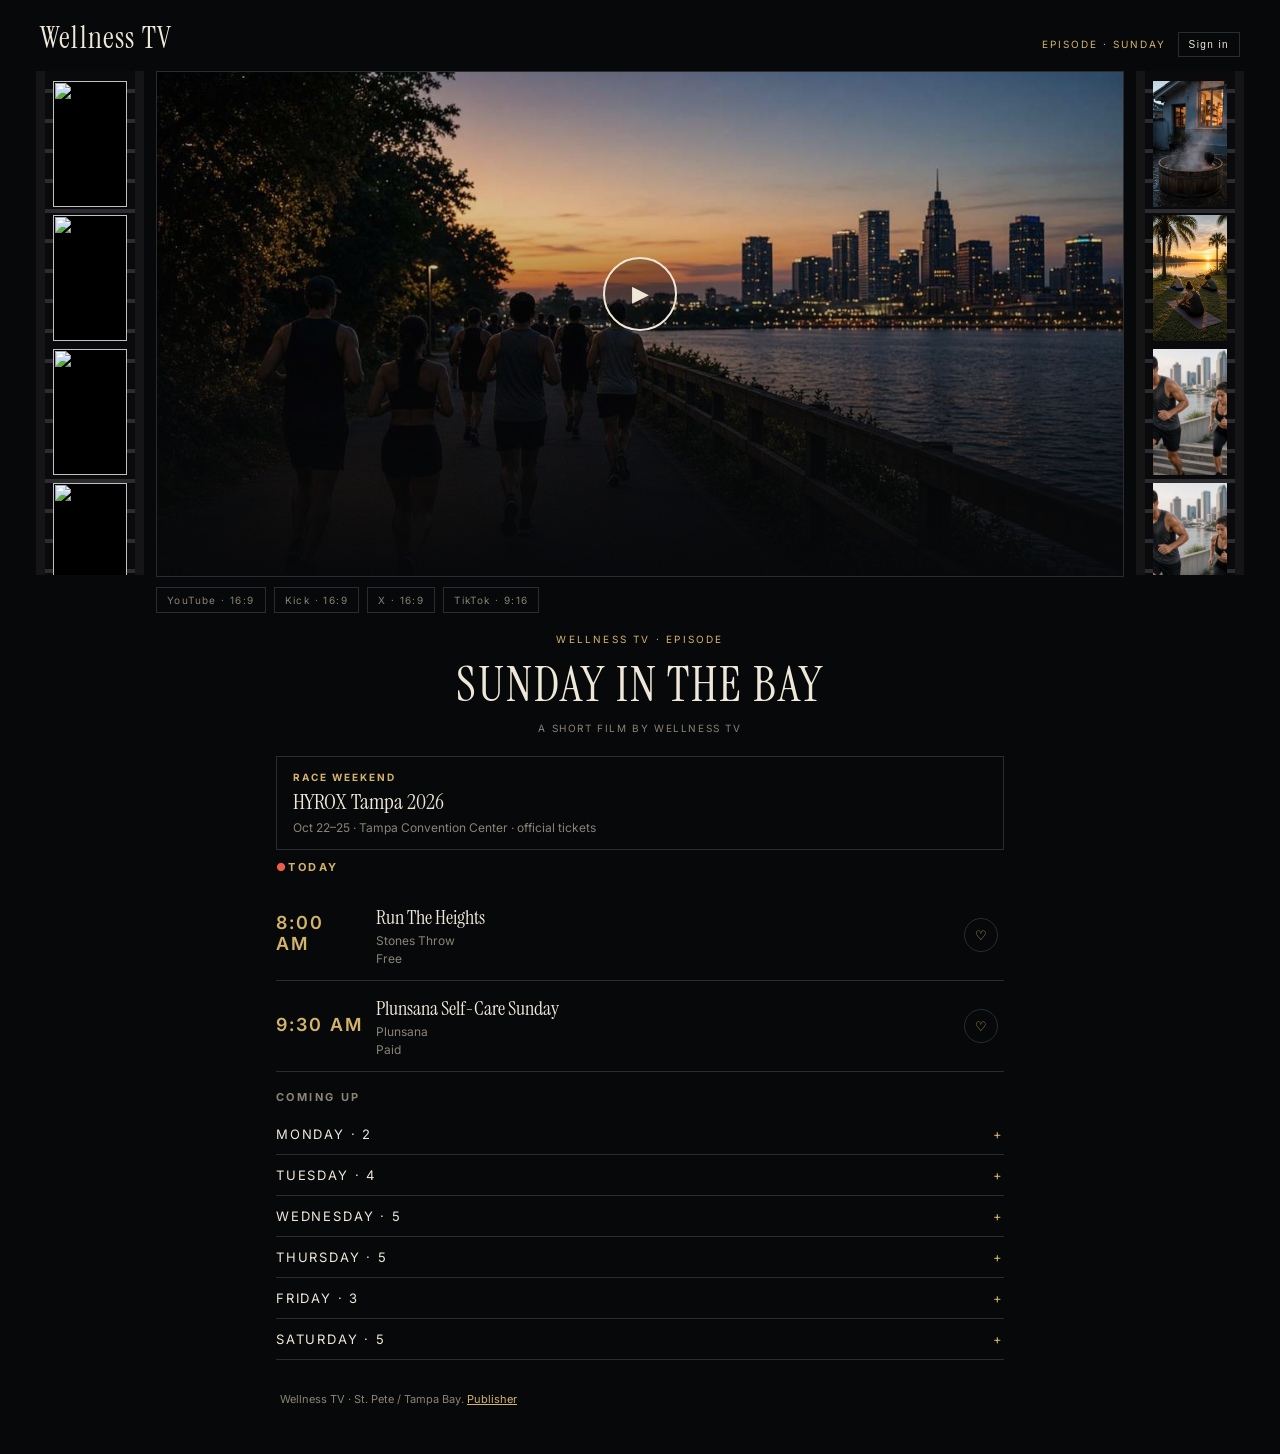
==== commit fceaf719: "Load Editor empty-state copy." ====
--- a/index.html
+++ b/index.html
@@ -116,6 +116,7 @@
   <script src="./filmroll.js"></script>
   <script src="./announce.js"></script>
   <script src="./dark.js"></script>
+  <script src="./empty.js"></script>
   <script src="./pwa.js"></script>
 </body>
 </html>
